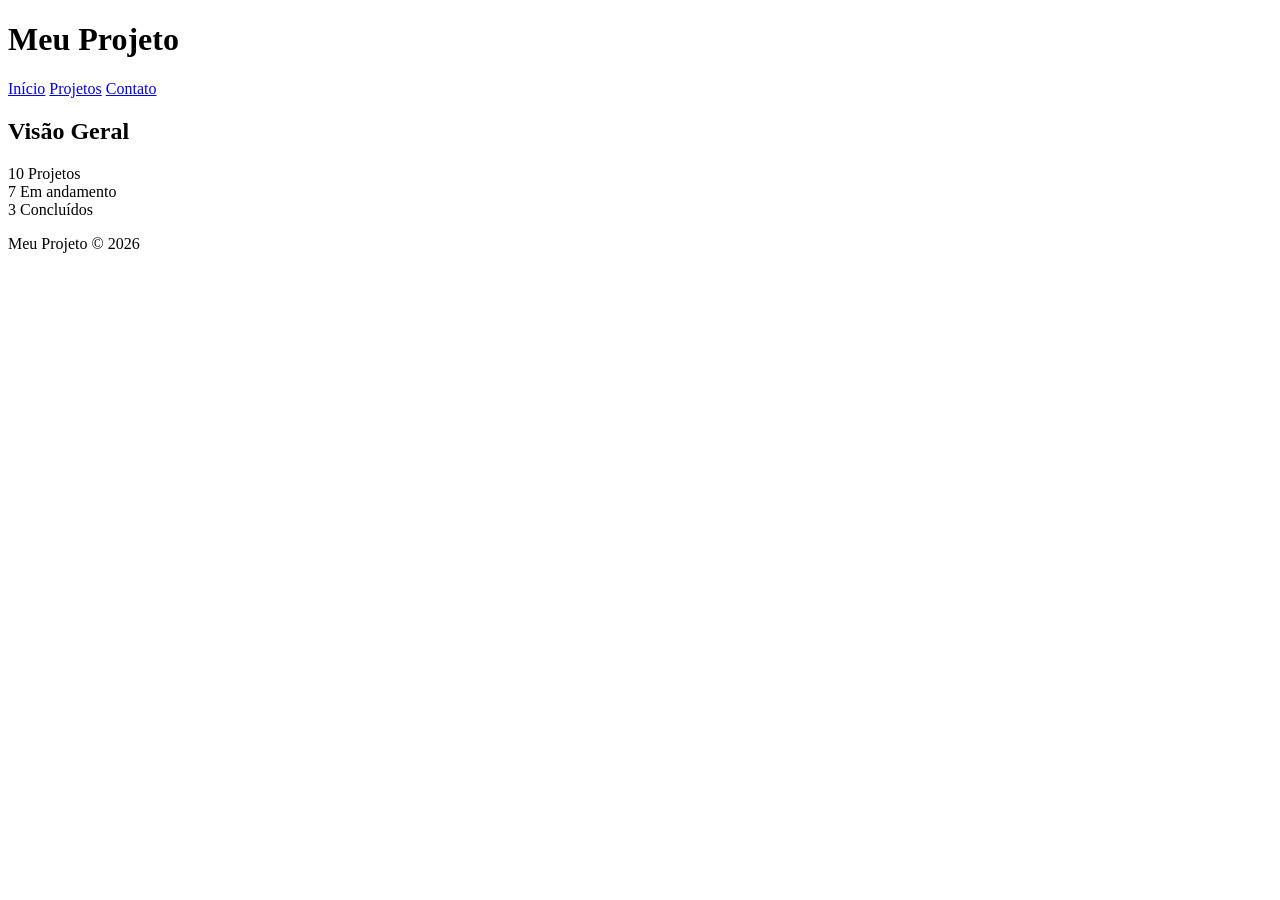
==== index.html @ 9371abe8 "salvando html" ====
<!DOCTYPE html>


<head>
    <meta charset="UTF-8">
    <meta name="viewport" content="width=device-width, initial-scale=1.0">

    <title>controle de atendimento</title>

    <link rel="stylesheet" href="style.css">
</head>

<body>

    
    <header class="topo">
        <h1>Meu Projeto</h1>

        
        <nav class="menu">
            <a href="#inicio" class="selecionado">Início</a>
            <a href="#projetos">Projetos</a>
            <a href="#contato">Contato</a>
        </nav>
    </header>


    
    <main class="conteudo">

        
        <section class="secao-principal">

            <h2>Visão Geral</h2>

            
            <div class="painel">

                <div class="cartao">
                    <span class="numero">10</span>
                    <span class="descricao">Projetos</span>
                </div>

                <div class="cartao">
                    <span class="numero">7</span>
                    <span class="descricao">Em andamento</span>
                </div>

                <div class="cartao">
                    <span class="numero">3</span>
                    <span class="descricao">Concluídos</span>
                </div>

            </div>

        </section>

    </main>


    
    <footer class="rodape">
        <p>Meu Projeto © 2026</p>
    </footer>

</body>

</html>
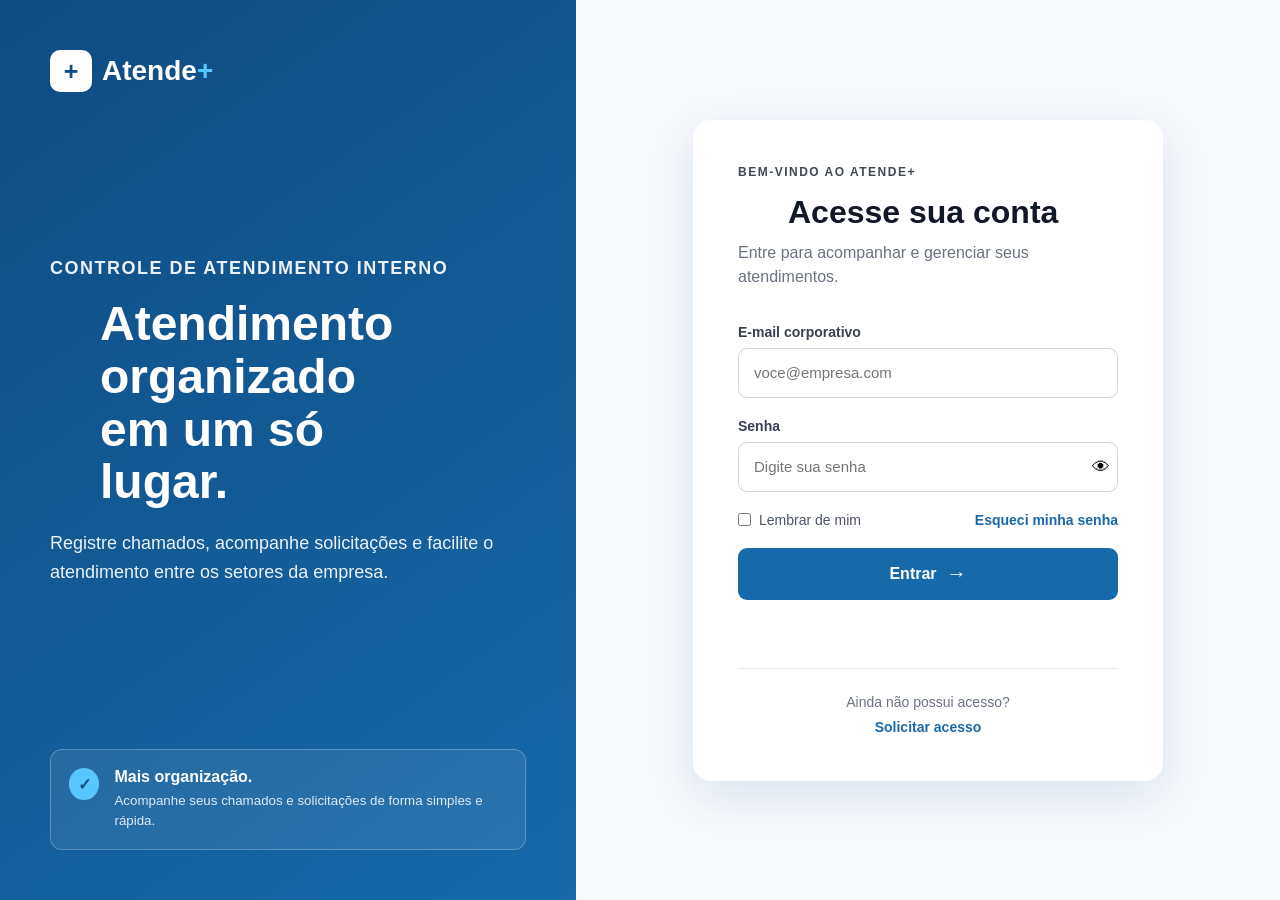
==== commit 78616850: "Atualiza tela de login" ====
--- a/index.html
+++ b/index.html
@@ -6,15 +6,15 @@
     <meta name="viewport" content="width=device-width, initial-scale=1.0">
 
     <title>controle de atendimento</title>
-
-    <link rel="stylesheet" href="style.css">
+      <meta http-equiv="refresh" content="0; url=login.html">
+    <link rel="stylesheet" href="css/style.css">
 </head>
 
 <body>
 
     
     <header class="topo">
-        <h1>Meu Projeto</h1>
+        <h1>Menu</h1>
 
         
         <nav class="menu">
@@ -60,7 +60,7 @@
 
     
     <footer class="rodape">
-        <p>Meu Projeto © 2026</p>
+        <p>senai Projeto © 2026</p>
     </footer>
 
 </body>
--- a/css/style.css
+++ b/css/style.css
@@ -0,0 +1,511 @@
+
+.topo {
+    display: flex;
+    justify-content: center;
+}
+
+h1{
+    display: flex;
+    width: 300px;
+    font-size: 50px;
+    margin-left: 50px;
+}
+
+.menu{ display :flex;
+    align-items: center;
+}
+
+
+
+
+
+
+/* =====================================================
+   CONFIGURAÇÕES GERAIS
+===================================================== */
+
+* {
+    margin: 0;
+    padding: 0;
+    box-sizing: border-box;
+}
+
+body {
+    font-family: Arial, Helvetica, sans-serif;
+    background-color: #f4f7fb;
+    color: #1f2937;
+}
+
+a {
+    text-decoration: none;
+    color: inherit;
+}
+
+
+/* =====================================================
+   LOGIN
+===================================================== */
+
+.login-page {
+    min-height: 100vh;
+    display: flex;
+}
+
+
+/* =====================================================
+   LADO ESQUERDO
+===================================================== */
+
+.login-aside {
+    width: 45%;
+    min-height: 100vh;
+    background: linear-gradient(145deg, #0f4c81, #1769aa);
+    color: white;
+    padding: 50px;
+    display: flex;
+    flex-direction: column;
+    justify-content: space-between;
+}
+
+.brand {
+    display: flex;
+    align-items: center;
+    gap: 10px;
+    font-size: 28px;
+    font-weight: bold;
+}
+
+.brand strong {
+    color: #58c7ff;
+}
+
+.brand-icon {
+    width: 42px;
+    height: 42px;
+    border-radius: 10px;
+    background-color: white;
+    color: #0f4c81;
+    display: flex;
+    align-items: center;
+    justify-content: center;
+    font-size: 25px;
+    font-weight: bold;
+}
+
+.aside-content {
+    max-width: 520px;
+    margin-top: auto;
+    margin-bottom: auto;
+}
+
+.eyebrow {
+    font-size: 12px;
+    font-weight: bold;
+    letter-spacing: 1.5px;
+    margin-bottom: 15px;
+    opacity: 0.85;
+}
+
+.aside-content h1 {
+    font-size: 48px;
+    line-height: 1.1;
+    margin-bottom: 20px;
+}
+
+.aside-content p {
+    font-size: 18px;
+    line-height: 1.6;
+    opacity: 0.92;
+}
+
+.aside-info {
+    display: flex;
+    align-items: flex-start;
+    gap: 15px;
+    padding: 18px;
+    border: 1px solid rgba(255, 255, 255, 0.25);
+    border-radius: 12px;
+    background-color: rgba(255, 255, 255, 0.08);
+}
+
+.info-icon {
+    width: 32px;
+    height: 32px;
+    border-radius: 50%;
+    background-color: #58c7ff;
+    color: #0f4c81;
+    display: flex;
+    justify-content: center;
+    align-items: center;
+    font-weight: bold;
+}
+
+.aside-info strong {
+    display: block;
+    margin-bottom: 5px;
+}
+
+.aside-info small {
+    display: block;
+    line-height: 1.5;
+    opacity: 0.85;
+}
+
+
+/* =====================================================
+   ÁREA PRINCIPAL
+===================================================== */
+
+.login-main {
+    width: 55%;
+    min-height: 100vh;
+    display: flex;
+    align-items: center;
+    justify-content: center;
+    padding: 40px;
+    background-color: #f7f9fc;
+}
+
+.login-box {
+    width: 100%;
+    max-width: 470px;
+    background-color: white;
+    padding: 45px;
+    border-radius: 18px;
+    box-shadow: 0 15px 45px rgba(15, 76, 129, 0.12);
+}
+
+.login-header {
+    margin-bottom: 35px;
+}
+
+.login-header h1 {
+    font-size: 32px;
+    margin-bottom: 10px;
+    color: #111827;
+}
+
+.login-header p:last-child {
+    color: #6b7280;
+    line-height: 1.5;
+}
+
+
+/* =====================================================
+   FORMULÁRIO
+===================================================== */
+
+.login-form {
+    display: flex;
+    flex-direction: column;
+    gap: 20px;
+}
+
+.field {
+    display: flex;
+    flex-direction: column;
+    gap: 8px;
+}
+
+.field label {
+    font-size: 14px;
+    font-weight: bold;
+    color: #374151;
+}
+
+.field input {
+    width: 100%;
+    height: 50px;
+    padding: 0 15px;
+    border: 1px solid #d1d5db;
+    border-radius: 9px;
+    outline: none;
+    font-size: 15px;
+    transition: 0.2s;
+}
+
+.field input:focus {
+    border-color: #1769aa;
+    box-shadow: 0 0 0 3px rgba(23, 105, 170, 0.12);
+}
+
+
+/* =====================================================
+   SENHA
+===================================================== */
+
+.password-wrapper {
+    position: relative;
+}
+
+.password-wrapper input {
+    padding-right: 50px;
+}
+
+.show-password {
+    position: absolute;
+    right: 8px;
+    top: 50%;
+    transform: translateY(-50%);
+    border: none;
+    background: transparent;
+    cursor: pointer;
+    font-size: 18px;
+}
+
+
+/* =====================================================
+   OPÇÕES
+===================================================== */
+
+.login-options {
+    display: flex;
+    justify-content: space-between;
+    align-items: center;
+    gap: 10px;
+}
+
+.remember {
+    display: flex;
+    align-items: center;
+    gap: 8px;
+    font-size: 14px;
+    color: #4b5563;
+}
+
+.remember input {
+    accent-color: #1769aa;
+}
+
+.login-link {
+    color: #1769aa;
+    font-size: 14px;
+    font-weight: bold;
+}
+
+.login-link:hover {
+    text-decoration: underline;
+}
+
+
+/* =====================================================
+   BOTÃO
+===================================================== */
+
+.login-button {
+    width: 100%;
+    height: 52px;
+    border: none;
+    border-radius: 9px;
+    background-color: #1769aa;
+    color: white;
+    font-size: 16px;
+    font-weight: bold;
+    cursor: pointer;
+
+    display: flex;
+    align-items: center;
+    justify-content: center;
+    gap: 10px;
+
+    transition: 0.2s;
+}
+
+.login-button:hover {
+    background-color: #0f4c81;
+    transform: translateY(-1px);
+}
+
+.login-button span {
+    font-size: 20px;
+}
+
+
+/* =====================================================
+   MENSAGEM
+===================================================== */
+
+.form-message {
+    text-align: center;
+    font-size: 14px;
+    color: #1769aa;
+    min-height: 18px;
+}
+
+
+/* =====================================================
+   SOLICITAÇÃO DE ACESSO
+===================================================== */
+
+.register-area {
+    margin-top: 30px;
+    padding-top: 25px;
+    border-top: 1px solid #e5e7eb;
+    text-align: center;
+}
+
+.register-area p {
+    color: #6b7280;
+    font-size: 14px;
+    margin-bottom: 8px;
+}
+
+.register-link {
+    color: #1769aa;
+    font-weight: bold;
+    font-size: 14px;
+}
+
+
+/* =====================================================
+   MENU / INDEX
+===================================================== */
+
+.topo {
+    min-height: 70px;
+    padding: 0 40px;
+    background-color: #0f4c81;
+
+    display: flex;
+    align-items: center;
+    justify-content: space-between;
+
+    color: white;
+}
+
+.topo h1 {
+    width: auto;
+    font-size: 30px;
+    margin-left: 0;
+}
+
+.menu {
+    display: flex;
+    align-items: center;
+    gap: 25px;
+}
+
+.menu a {
+    color: white;
+    font-weight: bold;
+    font-size: 15px;
+    opacity: 0.9;
+}
+
+.menu a:hover,
+.menu .selecionado {
+    opacity: 1;
+    color: #58c7ff;
+}
+
+
+
+.conteudo {
+    max-width: 1200px;
+    margin: 0 auto;
+    padding: 50px 30px;
+}
+
+.secao-principal h2 {
+    font-size: 32px;
+    margin-bottom: 25px;
+}
+
+.painel {
+    display: grid;
+    grid-template-columns: repeat(3, 1fr);
+    gap: 20px;
+}
+
+.cartao {
+    background-color: white;
+    padding: 30px;
+    border-radius: 14px;
+    box-shadow: 0 8px 25px rgba(0, 0, 0, 0.06);
+
+    display: flex;
+    flex-direction: column;
+    gap: 10px;
+}
+
+.numero {
+    font-size: 36px;
+    font-weight: bold;
+    color: #1769aa;
+}
+
+.descricao {
+    color: #6b7280;
+}
+
+
+
+.rodape {
+    padding: 25px;
+    text-align: center;
+    color: #6b7280;
+}
+
+
+
+
+@media (max-width: 900px) {
+
+    .login-page {
+        flex-direction: column;
+    }
+
+    .login-aside,
+    .login-main {
+        width: 100%;
+        min-height: auto;
+    }
+
+    .login-aside {
+        padding: 35px;
+    }
+
+    .aside-content h1 {
+        font-size: 38px;
+    }
+
+    .login-main {
+        padding: 30px 20px;
+    }
+
+    .painel {
+        grid-template-columns: 1fr;
+    }
+}
+
+
+@media (max-width: 600px) {
+
+    .login-box {
+        padding: 30px 22px;
+    }
+
+    .login-aside {
+        padding: 30px 25px;
+    }
+
+    .login-header h1 {
+        font-size: 27px;
+    }
+
+    .aside-content h1 {
+        font-size: 32px;
+    }
+
+    .topo {
+        padding: 20px;
+        flex-direction: column;
+        gap: 15px;
+    }
+
+    .menu {
+        gap: 15px;
+        flex-wrap: wrap;
+        justify-content: center;
+    }
+}
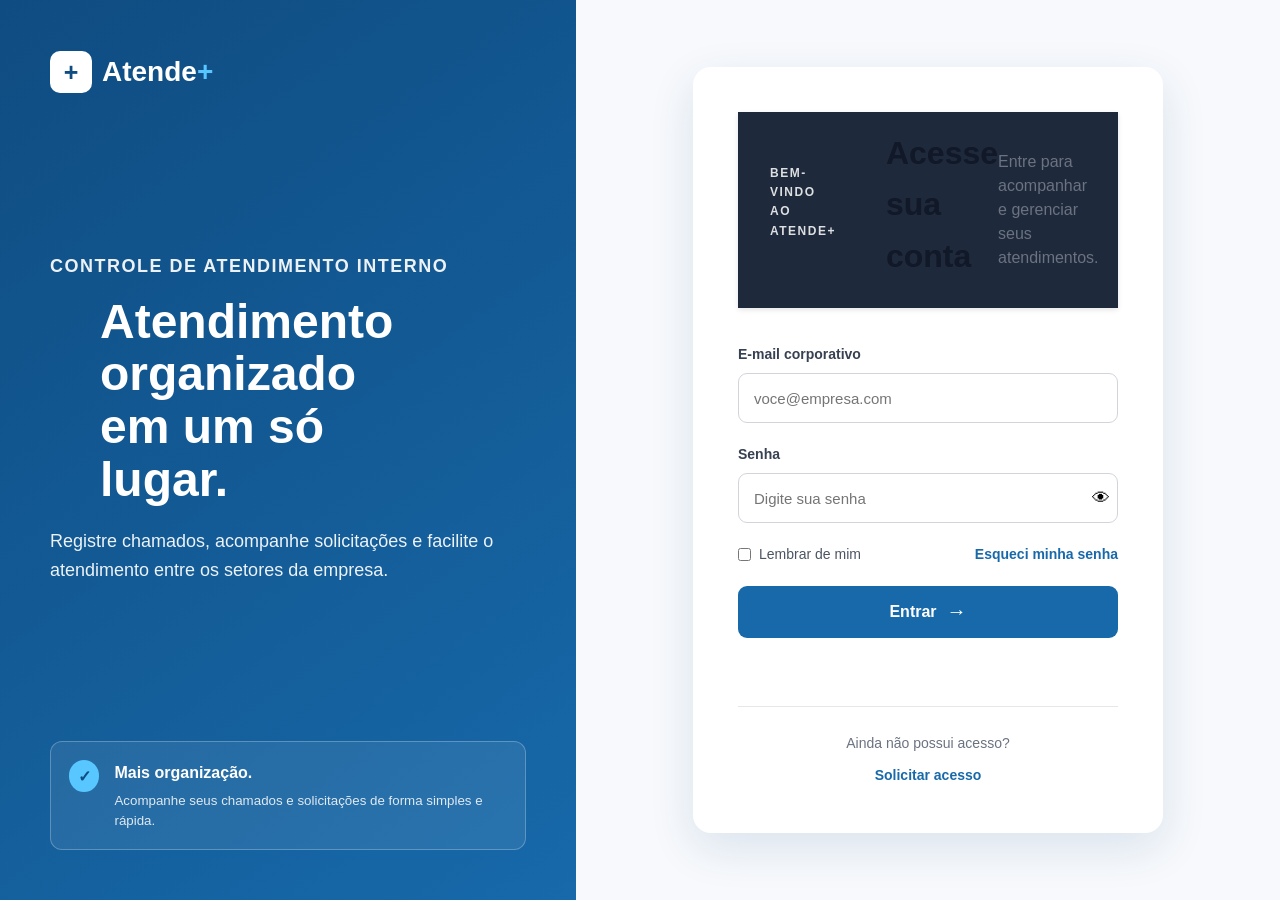
==== commit 21d2abf7: "Style Solicitações" ====
--- a/index.html
+++ b/index.html
@@ -1,4 +1,4 @@
-<!DOCTYPE html>
+.<!DOCTYPE html>
 
 
 <head>
--- a/css/style.css
+++ b/css/style.css
@@ -508,4 +508,171 @@
         flex-wrap: wrap;
         justify-content: center;
     }
+} 
+
+/*SOLICITAÇÕES*/
+* {
+  margin: 0;
+  padding: 0;
+  box-sizing: border-box;
+  font-family: 'Segoe UI', Tahoma, Geneva, Verdana, sans-serif;
+}
+
+body {
+  background-color: #f4f6f9;
+  color: #333333;
+  line-height: 1.6;
+}
+
+
+header {
+  background-color: #1e293b;
+  color: #ffffff;
+  padding: 1rem 2rem;
+  display: flex;
+  justify-content: space-between;
+  align-items: center;
+  box-shadow: 0 2px 5px rgba(0, 0, 0, 0.1);
+}
+
+header h1 {
+  font-size: 1.5rem;
+  font-weight: 600;
+}
+
+nav a {
+  color: #cbd5e1;
+  text-decoration: none;
+  margin-left: 1.5rem;
+  font-weight: 500;
+  transition: color 0.3s;
+}
+
+nav a:hover {
+  color: #38bdf8;
+}
+
+
+.container {
+  max-width: 900px;
+  margin: 2rem auto;
+  padding: 0 1rem;
+}
+
+
+.card {
+  background: #ffffff;
+  border-radius: 8px;
+  padding: 1.8rem;
+  margin-bottom: 2rem;
+  box-shadow: 0 4px 6px rgba(0, 0, 0, 0.05);
+}
+
+.card h2 {
+  color: #0f172a;
+  margin-bottom: 1.2rem;
+  font-size: 1.3rem;
+  border-bottom: 2px solid #e2e8f0;
+  padding-bottom: 0.5rem;
+}
+
+
+.campo {
+  margin-bottom: 1.2rem;
+  display: flex;
+  flex-direction: column;
+}
+
+.campo label {
+  font-weight: 600;
+  margin-bottom: 0.4rem;
+  color: #475569;
+  font-size: 0.9rem;
+}
+
+.campo input,
+.campo textarea {
+  padding: 0.75rem;
+  border: 1px solid #cbd5e1;
+  border-radius: 6px;
+  font-size: 1rem;
+  outline: none;
+  transition: border-color 0.2s;
+}
+
+.campo input:focus,
+.campo textarea:focus {
+  border-color: #2563eb;
+  box-shadow: 0 0 0 3px rgba(37, 99, 235, 0.1);
+}
+
+.campo textarea {
+  resize: vertical;
+  min-height: 90px;
+}
+
+
+.btn {
+  background-color: #2563eb;
+  color: #ffffff;
+  border: none;
+  padding: 0.75rem 1.5rem;
+  font-size: 1rem;
+  font-weight: 600;
+  border-radius: 6px;
+  cursor: pointer;
+  transition: background-color 0.2s;
+}
+
+.btn:hover {
+  background-color: #1d4ed8;
+}
+
+
+table {
+  width: 100%;
+  border-collapse: collapse;
+  margin-top: 1rem;
+}
+
+th, td {
+  padding: 0.85rem;
+  text-align: left;
+  border-bottom: 1px solid #e2e8f0;
+}
+
+th {
+  background-color: #f8fafc;
+  color: #475569;
+  font-weight: 600;
+}
+
+tr:hover {
+  background-color: #f1f5f9;
+}
+
+
+.status-tag {
+  background-color: #fef3c7;
+  color: #92400e;
+  padding: 0.25rem 0.6rem;
+  border-radius: 12px;
+  font-size: 0.85rem;
+  font-weight: 600;
+}
+
+
+.btn-excluir {
+  background-color: #ef4444;
+  color: white;
+  border: none;
+  padding: 0.4rem 0.8rem;
+  border-radius: 4px;
+  cursor: pointer;
+  font-size: 0.85rem;
+  transition: background-color 0.2s;
+}
+
+.btn-excluir:hover {
+  background-color: #dc2626;
 }
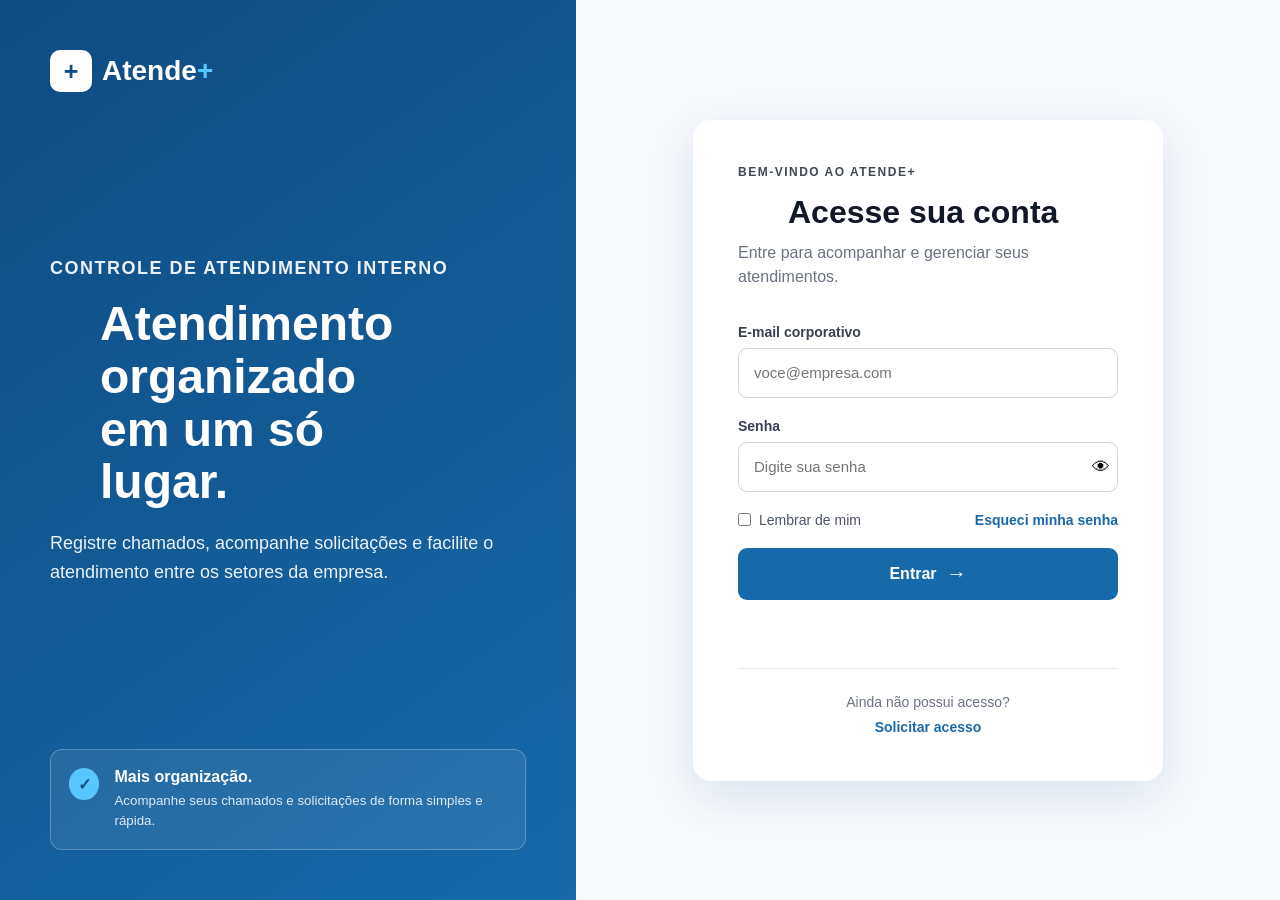
==== commit c64c795d: "atualização de menu" ====
--- a/index.html
+++ b/index.html
@@ -1,67 +1,217 @@
-.<!DOCTYPE html>
-
+<!DOCTYPE html>
+<html lang="pt-BR">
 
 <head>
     <meta charset="UTF-8">
     <meta name="viewport" content="width=device-width, initial-scale=1.0">
 
-    <title>controle de atendimento</title>
-      <meta http-equiv="refresh" content="0; url=login.html">
+    <meta name="description"
+        content="Acesse o sistema de Controle de Atendimento Interno Atende+.">
+
+    <title>Entrar | Atende+</title>
+
     <link rel="stylesheet" href="css/style.css">
 </head>
 
 <body>
 
     
-    <header class="topo">
-        <h1>Menu</h1>
+    <div class="login-page">
 
         
-        <nav class="menu">
-            <a href="#inicio" class="selecionado">Início</a>
-            <a href="#projetos">Projetos</a>
-            <a href="#contato">Contato</a>
-        </nav>
-    </header>
-
-
+        <aside class="login-aside">
+
+            
+            <a class="brand" href="index.html">
+                <span class="brand-icon">+</span>
+                <span>Atende<strong>+</strong></span>
+            </a>
+
+            
+            <div class="aside-content">
+
+                <p class="eyebrow">
+                    CONTROLE DE ATENDIMENTO INTERNO
+                </p>
+
+                <h1>
+                    Atendimento organizado em um só lugar.
+                </h1>
+
+                <p>
+                    Registre chamados, acompanhe solicitações
+                    e facilite o atendimento entre os setores da empresa.
+                </p>
+
+            </div>
+
+            
+            <div class="aside-info">
+
+                <span class="info-icon">✓</span>
+
+                <div>
+                    <strong>Mais organização.</strong>
+
+                    <small>
+                        Acompanhe seus chamados e solicitações
+                        de forma simples e rápida.
+                    </small>
+                </div>
+
+            </div>
+
+        </aside>
+
+
+        
+        <main class="login-main">
+
+            <div class="login-box">
+
+                
+                <header class="login-header">
+
+                    <p class="eyebrow">
+                        BEM-VINDO AO ATENDE+
+                    </p>
+
+                    <h1>
+                        Acesse sua conta
+                    </h1>
+
+                    <p>
+                        Entre para acompanhar e gerenciar seus atendimentos.
+                    </p>
+
+                </header>
+
+
+                
+                <form class="login-form" id="login-form">
     
-    <main class="conteudo">
-
-        
-        <section class="secao-principal">
-
-            <h2>Visão Geral</h2>
-
-            
-            <div class="painel">
-
-                <div class="cartao">
-                    <span class="numero">10</span>
-                    <span class="descricao">Projetos</span>
+                    
+                    <div class="field">
+
+                        <label for="email">
+                            E-mail corporativo
+                        </label>
+
+                        <input
+                            type="email"
+                            id="email"
+                            name="email"
+                            placeholder="voce@empresa.com"
+                            autocomplete="email"
+                            required
+                        >
+
+                    </div>
+
+
+                    
+                    <div class="field">
+
+                        <label for="password">
+                            Senha
+                        </label>
+
+                        <div class="password-wrapper">
+
+                            <input
+                                type="password"
+                                id="password"
+                                name="password"
+                                placeholder="Digite sua senha"
+                                autocomplete="current-password"
+                                required
+                            >
+
+                            <button
+                                type="button"
+                                class="show-password"
+                                id="show-password"
+                                aria-label="Mostrar senha"
+                            >
+                                👁
+                            </button>
+
+                        </div>
+
+                    </div>
+
+
+                    
+                    <div class="login-options">
+
+                        <label class="remember">
+
+                            <input
+                                type="checkbox"
+                                id="remember"
+                                name="remember"
+                            >
+
+                            <span>
+                                Lembrar de mim
+                            </span>
+
+                        </label>
+
+
+                        <a href="#" class="login-link">
+                            Esqueci minha senha
+                        </a>
+
+                    </div>
+
+
+                    
+                    <button
+                        type="submit"
+                        class="login-button"
+                    >
+                        Entrar
+                        <span>→</span>
+                    </button>
+
+
+                    
+                    <p
+                        class="form-message"
+                        id="form-message"
+                        aria-live="polite"
+                    ></p>
+
+                </form>
+
+
+                
+                <div class="register-area">
+
+                    <p>
+                        Ainda não possui acesso?
+                    </p>
+
+                    <a
+                        href="cadastro.html"
+                        class="register-link"
+                    >
+                        Solicitar acesso
+                    </a>
+
                 </div>
 
-                <div class="cartao">
-                    <span class="numero">7</span>
-                    <span class="descricao">Em andamento</span>
-                </div>
-
-                <div class="cartao">
-                    <span class="numero">3</span>
-                    <span class="descricao">Concluídos</span>
-                </div>
-
             </div>
 
-        </section>
-
-    </main>
+        </main>
+
+    </div>
 
 
     
-    <footer class="rodape">
-        <p>senai Projeto © 2026</p>
-    </footer>
+    <script src="js/db.js"></script>
+    <script src="js/login.js"></script>
 
 </body>
 
--- a/css/style.css
+++ b/css/style.css
@@ -510,169 +510,3 @@
     }
 } 
 
-/*SOLICITAÇÕES*/
-* {
-  margin: 0;
-  padding: 0;
-  box-sizing: border-box;
-  font-family: 'Segoe UI', Tahoma, Geneva, Verdana, sans-serif;
-}
-
-body {
-  background-color: #f4f6f9;
-  color: #333333;
-  line-height: 1.6;
-}
-
-
-header {
-  background-color: #1e293b;
-  color: #ffffff;
-  padding: 1rem 2rem;
-  display: flex;
-  justify-content: space-between;
-  align-items: center;
-  box-shadow: 0 2px 5px rgba(0, 0, 0, 0.1);
-}
-
-header h1 {
-  font-size: 1.5rem;
-  font-weight: 600;
-}
-
-nav a {
-  color: #cbd5e1;
-  text-decoration: none;
-  margin-left: 1.5rem;
-  font-weight: 500;
-  transition: color 0.3s;
-}
-
-nav a:hover {
-  color: #38bdf8;
-}
-
-
-.container {
-  max-width: 900px;
-  margin: 2rem auto;
-  padding: 0 1rem;
-}
-
-
-.card {
-  background: #ffffff;
-  border-radius: 8px;
-  padding: 1.8rem;
-  margin-bottom: 2rem;
-  box-shadow: 0 4px 6px rgba(0, 0, 0, 0.05);
-}
-
-.card h2 {
-  color: #0f172a;
-  margin-bottom: 1.2rem;
-  font-size: 1.3rem;
-  border-bottom: 2px solid #e2e8f0;
-  padding-bottom: 0.5rem;
-}
-
-
-.campo {
-  margin-bottom: 1.2rem;
-  display: flex;
-  flex-direction: column;
-}
-
-.campo label {
-  font-weight: 600;
-  margin-bottom: 0.4rem;
-  color: #475569;
-  font-size: 0.9rem;
-}
-
-.campo input,
-.campo textarea {
-  padding: 0.75rem;
-  border: 1px solid #cbd5e1;
-  border-radius: 6px;
-  font-size: 1rem;
-  outline: none;
-  transition: border-color 0.2s;
-}
-
-.campo input:focus,
-.campo textarea:focus {
-  border-color: #2563eb;
-  box-shadow: 0 0 0 3px rgba(37, 99, 235, 0.1);
-}
-
-.campo textarea {
-  resize: vertical;
-  min-height: 90px;
-}
-
-
-.btn {
-  background-color: #2563eb;
-  color: #ffffff;
-  border: none;
-  padding: 0.75rem 1.5rem;
-  font-size: 1rem;
-  font-weight: 600;
-  border-radius: 6px;
-  cursor: pointer;
-  transition: background-color 0.2s;
-}
-
-.btn:hover {
-  background-color: #1d4ed8;
-}
-
-
-table {
-  width: 100%;
-  border-collapse: collapse;
-  margin-top: 1rem;
-}
-
-th, td {
-  padding: 0.85rem;
-  text-align: left;
-  border-bottom: 1px solid #e2e8f0;
-}
-
-th {
-  background-color: #f8fafc;
-  color: #475569;
-  font-weight: 600;
-}
-
-tr:hover {
-  background-color: #f1f5f9;
-}
-
-
-.status-tag {
-  background-color: #fef3c7;
-  color: #92400e;
-  padding: 0.25rem 0.6rem;
-  border-radius: 12px;
-  font-size: 0.85rem;
-  font-weight: 600;
-}
-
-
-.btn-excluir {
-  background-color: #ef4444;
-  color: white;
-  border: none;
-  padding: 0.4rem 0.8rem;
-  border-radius: 4px;
-  cursor: pointer;
-  font-size: 0.85rem;
-  transition: background-color 0.2s;
-}
-
-.btn-excluir:hover {
-  background-color: #dc2626;
-}
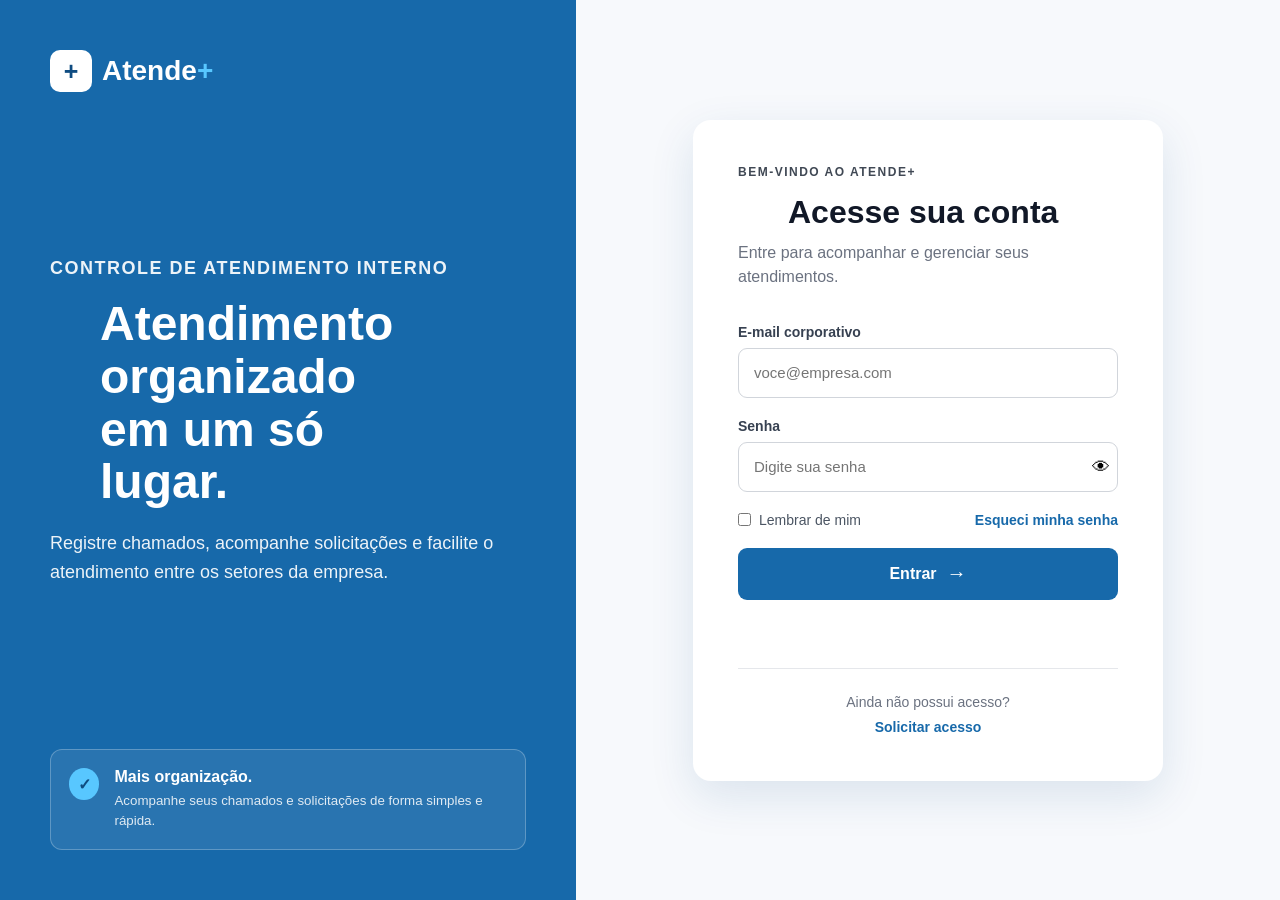
==== commit 3073d783: "Atualiza sistema de logout e páginas do Atende+" ====
--- a/index.html
+++ b/index.html
@@ -1,3 +1,4 @@
+
 <!DOCTYPE html>
 <html lang="pt-BR">
 
@@ -11,23 +12,22 @@
     <title>Entrar | Atende+</title>
 
     <link rel="stylesheet" href="css/style.css">
+
+    <script src="js/db.js" defer></script>
+    <script src="js/login.js" defer></script>
 </head>
 
 <body>
 
-    
     <div class="login-page">
 
-        
         <aside class="login-aside">
 
-            
             <a class="brand" href="index.html">
                 <span class="brand-icon">+</span>
                 <span>Atende<strong>+</strong></span>
             </a>
 
-            
             <div class="aside-content">
 
                 <p class="eyebrow">
@@ -45,7 +45,6 @@
 
             </div>
 
-            
             <div class="aside-info">
 
                 <span class="info-icon">✓</span>
@@ -63,13 +62,10 @@
 
         </aside>
 
-
-        
         <main class="login-main">
 
             <div class="login-box">
 
-                
                 <header class="login-header">
 
                     <p class="eyebrow">
@@ -86,11 +82,8 @@
 
                 </header>
 
+                <form class="login-form" id="login-form">
 
-                
-                <form class="login-form" id="login-form">
-    
-                    
                     <div class="field">
 
                         <label for="email">
@@ -108,8 +101,6 @@
 
                     </div>
 
-
-                    
                     <div class="field">
 
                         <label for="password">
@@ -140,8 +131,6 @@
 
                     </div>
 
-
-                    
                     <div class="login-options">
 
                         <label class="remember">
@@ -158,15 +147,12 @@
 
                         </label>
 
-
                         <a href="#" class="login-link">
                             Esqueci minha senha
                         </a>
 
                     </div>
 
-
-                    
                     <button
                         type="submit"
                         class="login-button"
@@ -175,8 +161,6 @@
                         <span>→</span>
                     </button>
 
-
-                    
                     <p
                         class="form-message"
                         id="form-message"
@@ -185,8 +169,6 @@
 
                 </form>
 
-
-                
                 <div class="register-area">
 
                     <p>
@@ -208,11 +190,6 @@
 
     </div>
 
-
-    
-    <script src="js/db.js"></script>
-    <script src="js/login.js"></script>
-
 </body>
 
-</html>+</html>
--- a/css/style.css
+++ b/css/style.css
@@ -59,7 +59,7 @@
 .login-aside {
     width: 45%;
     min-height: 100vh;
-    background: linear-gradient(145deg, #0f4c81, #1769aa);
+    background: linear-gradient(145deg, #1769AA, #1769aa);
     color: white;
     padding: 50px;
     display: flex;
@@ -508,5 +508,4 @@
         flex-wrap: wrap;
         justify-content: center;
     }
-} 
-
+} 
